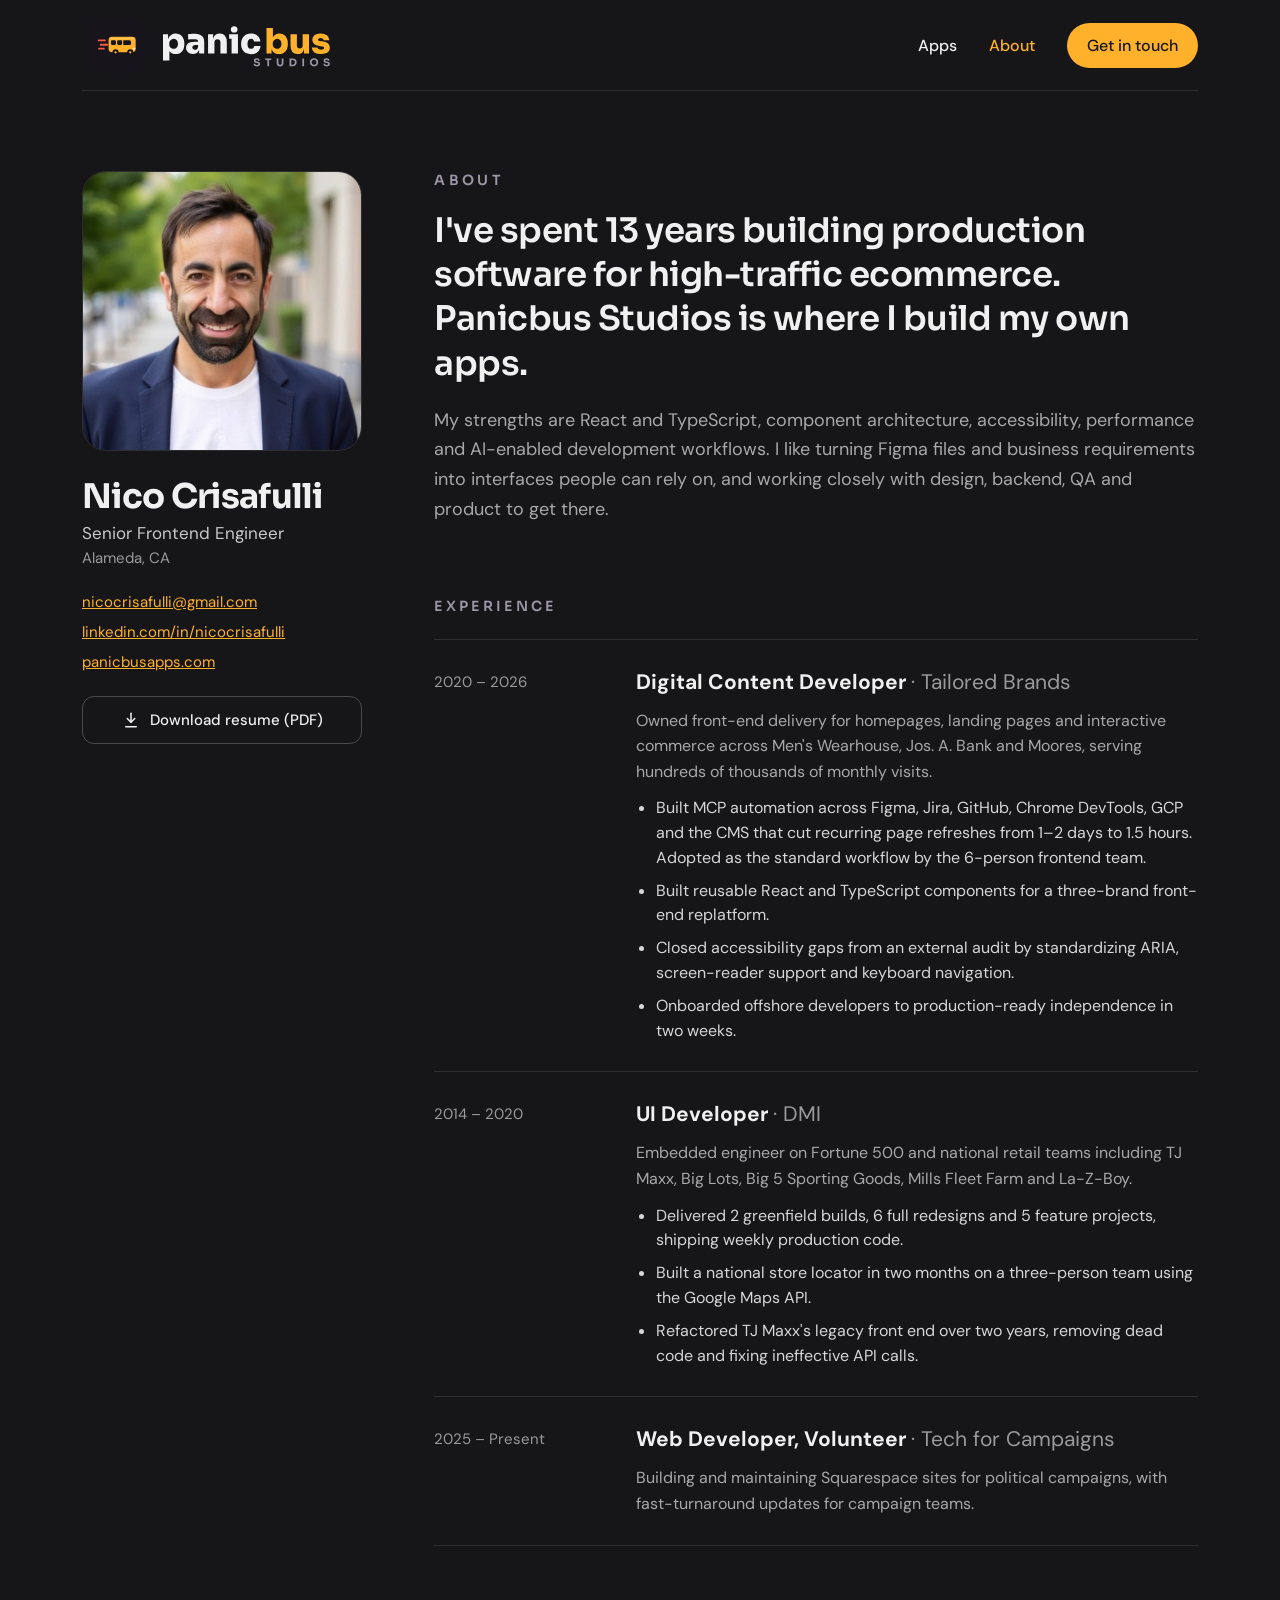
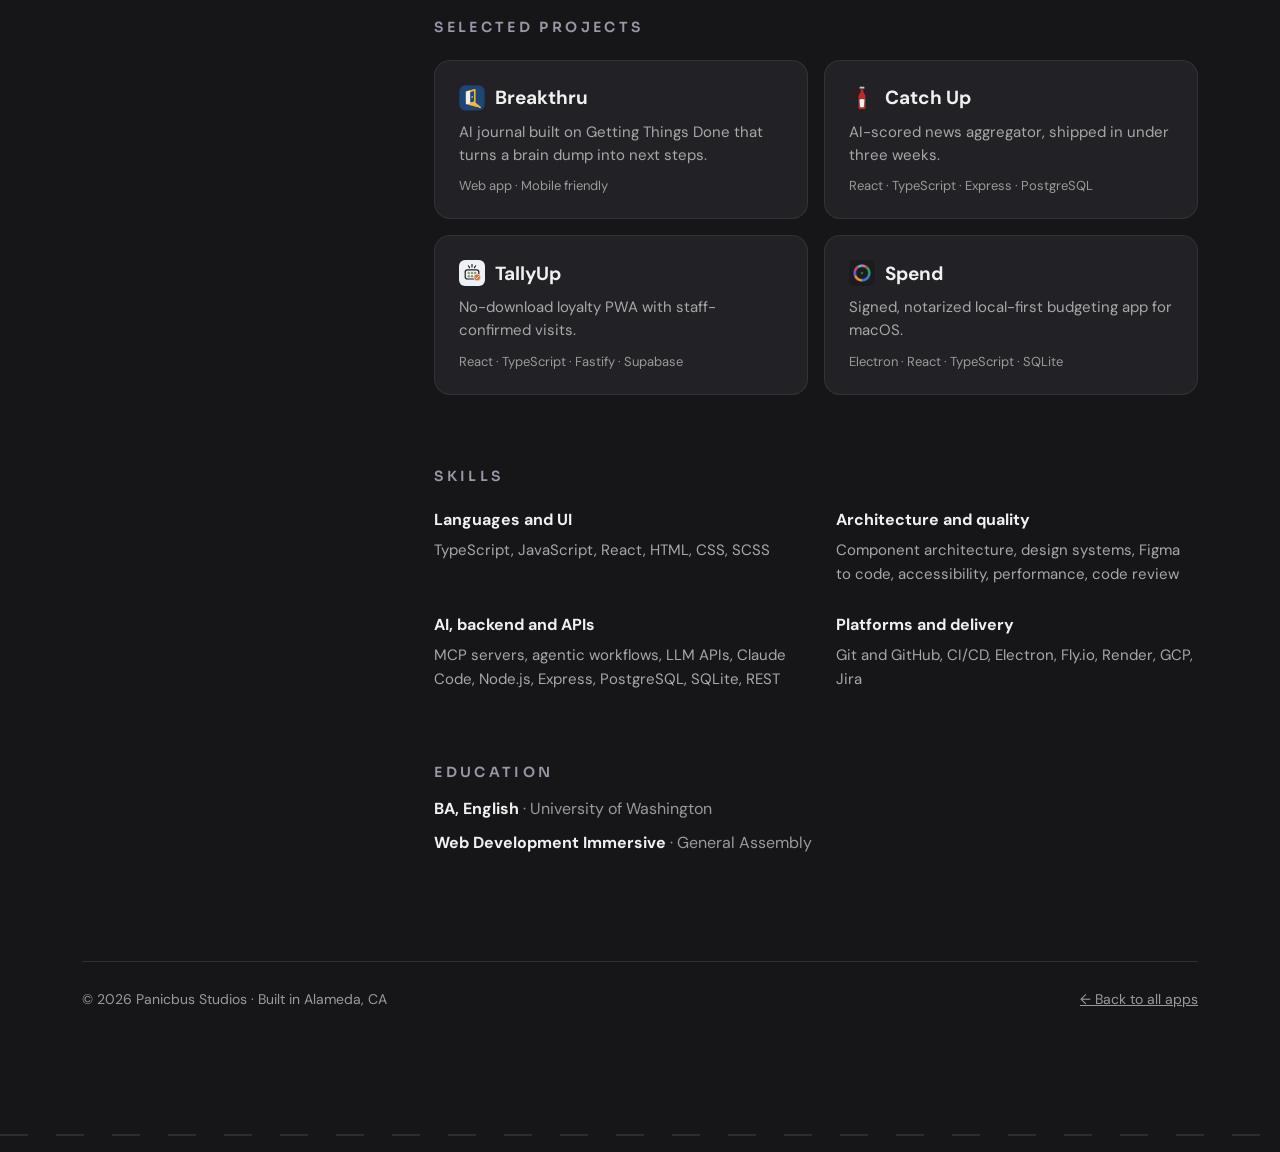
==== about/index.html @ 9c089f99 "About page: fixed header, and Breakthru in Selected projects The header is fixed to the top like the" ====
<!DOCTYPE html>
<html lang="en">
<head>
<meta charset="UTF-8">
<meta name="viewport" content="width=device-width, initial-scale=1.0">
<title>About Nico Crisafulli · Panicbus Studios</title>
<meta name="description" content="Nico Crisafulli is a senior frontend engineer in Alameda, CA with 13 years building production software for high-traffic ecommerce.">
<meta property="og:type" content="profile">
<meta property="og:url" content="https://panicbusapps.com/about/">
<meta property="og:title" content="About Nico Crisafulli · Panicbus Studios">
<meta property="og:description" content="Senior frontend engineer in Alameda, CA. React, TypeScript, design systems, accessibility and AI-enabled workflows.">
<meta property="og:image" content="https://panicbusapps.com/assets/studios/og-image.png">
<meta name="twitter:card" content="summary_large_image">
<link rel="icon" href="../assets/studios/panicbus-icon.svg" type="image/svg+xml">
<link rel="alternate icon" href="../favicon.ico">
<link rel="preconnect" href="https://fonts.googleapis.com">
<link rel="preconnect" href="https://fonts.gstatic.com" crossorigin>
<link href="https://fonts.googleapis.com/css2?family=Sora:wght@600;700&family=DM+Sans:wght@400;500;700&display=swap" rel="stylesheet">
<style>
  :root {
    --bg: #161618;
    --bg-card: #222125;
    --text: #F0F0F0;
    --text-muted: #9A9A9A;
    --text-soft: #A8A8A8;
    --label: #9C95A6;
    --border: rgba(255,255,255,0.10);
    --amber: #FFB12B;
  }
  * { box-sizing: border-box; }
  body {
    margin: 0; background: var(--bg); color: var(--text);
    font-family: 'DM Sans', system-ui, sans-serif; -webkit-font-smoothing: antialiased;
  }
  a { color: var(--amber); }
  a:hover { color: #FFD07A; }
  .container { max-width: 1180px; margin: 0 auto; padding: 0 32px; }

  /* Header: fixed to the top of the screen, same as the homepage. The body is
     padded by the header's height so nothing starts underneath it. */
  :root { --head: 91px; }
  body { padding-top: var(--head); }
  html { scroll-padding-top: var(--head); }
  .site-head { position: fixed; z-index: 40; top: 0; left: 0; right: 0; background: var(--bg); }
  .site-header {
    display: flex; flex-wrap: wrap; align-items: center; justify-content: space-between;
    gap: 24px; padding: 10px 0; border-bottom: 1px solid var(--border);
  }
  .brand { display: block; line-height: 0; }
  .brand img { width: 260px; height: auto; }
  .site-nav { display: flex; flex-wrap: wrap; align-items: center; gap: 32px; font-size: 16px; font-weight: 500; }
  .site-nav a { text-decoration: none; color: var(--text); }
  .site-nav a:hover { color: var(--amber); }
  .site-nav a[aria-current="page"] { color: var(--amber); }
  .site-nav .pill { color: var(--bg); background: var(--amber); padding: 12px 20px; border-radius: 999px; }
  .site-nav .pill:hover { color: var(--bg); background: #FFC65C; }

  .layout { display: flex; flex-wrap: wrap; align-items: flex-start; gap: 72px; padding: 80px 0 96px; }

  .profile { flex: 1 1 280px; max-width: 340px; display: flex; flex-direction: column; gap: 24px; }
  .profile .photo {
    width: 100%; height: auto; aspect-ratio: 1 / 1; object-fit: cover; object-position: center 30%;
    border-radius: 24px; border: 1px solid var(--border);
  }
  .profile h1 { margin: 0; font-family: 'Sora', sans-serif; font-size: 34px; font-weight: 700; letter-spacing: -0.02em; }
  .profile .role { margin: 4px 0 0; font-size: 17px; color: #C9C9C9; }
  .profile .loc { margin: 4px 0 0; font-size: 15px; color: var(--text-muted); }
  .contact { list-style: none; margin: 0; padding: 0; display: flex; flex-direction: column; gap: 10px; font-size: 15px; }
  .btn-outline {
    display: inline-flex; align-items: center; justify-content: center; gap: 10px; min-height: 48px; padding: 0 22px;
    border-radius: 12px; border: 1px solid rgba(255,255,255,0.22); color: var(--text); text-decoration: none;
    font-weight: 500; font-size: 15px;
  }
  .btn-outline:hover { color: var(--text); border-color: var(--amber); }

  .resume { flex: 999 1 560px; min-width: 0; display: flex; flex-direction: column; gap: 72px; }
  .section-label {
    margin: 0; font-family: 'Sora', sans-serif; font-size: 14px; font-weight: 600;
    letter-spacing: 0.24em; text-transform: uppercase; color: var(--label);
  }
  .summary { display: flex; flex-direction: column; gap: 20px; }
  .summary .big {
    margin: 0; font-family: 'Sora', sans-serif; font-size: clamp(24px, 3vw, 34px); font-weight: 600;
    line-height: 1.3; letter-spacing: -0.015em;
  }
  .summary p:last-child { margin: 0; font-size: 18px; line-height: 1.65; color: var(--text-soft); }

  .experience .section-label { margin-bottom: 24px; }
  .job { display: flex; flex-wrap: wrap; gap: 8px 32px; padding: 28px 0; border-top: 1px solid var(--border); }
  .job:last-child { border-bottom: 1px solid var(--border); }
  .job .dates { flex: 0 0 170px; margin: 0; font-size: 15px; color: var(--text-muted); padding-top: 4px; }
  .job .body { flex: 1 1 380px; min-width: 0; display: flex; flex-direction: column; gap: 12px; }
  .job h3 { margin: 0; font-size: 21px; font-weight: 700; }
  .job h3 span { font-weight: 400; color: var(--text-muted); }
  .job .body > p { margin: 0; font-size: 16px; line-height: 1.6; color: var(--text-soft); }
  .job ul { margin: 0; padding-left: 20px; display: flex; flex-direction: column; gap: 8px; font-size: 16px; line-height: 1.55; color: #D6D6D6; }

  .projects { display: flex; flex-direction: column; gap: 24px; }
  .project-grid { display: grid; grid-template-columns: repeat(2, minmax(0, 1fr)); gap: 16px; }
  @media (max-width: 560px) { .project-grid { grid-template-columns: 1fr; } }
  .project {
    display: flex; flex-direction: column; gap: 10px; padding: 24px; border-radius: 16px;
    background: var(--bg-card); border: 1px solid rgba(255,255,255,0.08); text-decoration: none; color: var(--text);
    transition: border-color 0.2s ease;
  }
  .project:hover { color: var(--text); border-color: rgba(255,177,43,0.5); }
  .project .name { display: flex; align-items: center; gap: 10px; font-size: 19px; font-weight: 700; }
  .project .chip { width: 26px; height: 26px; border-radius: 6px; background: #EEF1F6; display: flex; align-items: center; justify-content: center; }
  .project .desc { font-size: 15px; line-height: 1.55; color: var(--text-soft); }
  .project .stack { font-size: 13px; color: var(--text-muted); }

  .skills { display: flex; flex-direction: column; gap: 24px; }
  .skills dl { margin: 0; display: grid; grid-template-columns: repeat(auto-fit, minmax(260px, 1fr)); gap: 28px 40px; }
  .skills dt { font-size: 16px; font-weight: 700; margin-bottom: 8px; }
  .skills dd { margin: 0; font-size: 15px; line-height: 1.6; color: var(--text-soft); }

  .education { display: flex; flex-direction: column; gap: 16px; }
  .education p { margin: 0 0 10px; font-size: 16px; line-height: 1.5; }
  .education span { color: var(--text-muted); }

  .site-footer {
    display: flex; flex-wrap: wrap; justify-content: space-between; gap: 16px;
    padding: 28px 0 40px; border-top: 1px solid var(--border); color: var(--text-muted); font-size: 14px;
  }
  .site-footer a { color: var(--text-muted); }
  .site-footer a:hover { color: var(--text); }

  a:focus-visible { outline: 2px solid var(--amber); outline-offset: 3px; }

  /* Bus lane under the footer. It spans the whole window so the bus can drive
     fully off both edges; overflow-x: clip on the body keeps that from adding
     a sideways scroll. */
  body { overflow-x: clip; }
  .bus-lane {
    position: relative; height: 104px; margin: 0 calc(50% - 50vw); overflow: hidden;
  }
  .bus-lane::after {
    content: ""; position: absolute; left: 0; right: 0; bottom: 16px; height: 2px;
    background: repeating-linear-gradient(90deg, rgba(255,255,255,0.10) 0 28px, transparent 28px 56px);
  }
  .lane-bus {
    position: absolute; left: 0; bottom: 18px; width: 130px; height: auto;
    transform: translateX(-200px); will-change: transform;
  }
  .lane-bus .body { animation: bus-bob 0.5s ease-in-out infinite alternate; }
  .lane-bus .wheel { transform-box: fill-box; transform-origin: center; animation: bus-wheel 0.6s linear infinite; }
  .lane-bus .streak { transform-box: fill-box; transform-origin: right center; animation: bus-streak 0.4s ease-in-out infinite alternate; }
  .lane-bus .streak:nth-child(2) { animation-delay: -0.15s; }
  .lane-bus .streak:nth-child(3) { animation-delay: -0.3s; }
  @keyframes bus-bob { from { transform: translateY(0); } to { transform: translateY(-2px); } }
  @keyframes bus-wheel { to { transform: rotate(360deg); } }
  @keyframes bus-streak { from { transform: scaleX(0.7); opacity: 0.7; } to { transform: scaleX(1.1); opacity: 1; } }
  /* Reduced motion: the bus stays parked at the right end of the lane. */
  @media (prefers-reduced-motion: reduce) {
    .lane-bus { left: auto; right: max(24px, 6vw); transform: none; }
    .lane-bus .body, .lane-bus .wheel, .lane-bus .streak { animation: none; }
    .lane-bus .streaks { display: none; }
  }

  @media (max-width: 680px) {
    .container { padding: 0 20px; }
    :root { --head: 68px; }
    .brand img { width: 190px; }
    .site-header { padding: 8px 0; }
    .site-nav { display: none; }
    .layout { gap: 48px; padding: 48px 0 72px; }
    .profile { max-width: none; }
    .profile .photo { max-width: 280px; }
    .resume { gap: 56px; }
    .bus-lane { height: 80px; }
    .lane-bus { width: 80px; bottom: 16px; }
    .bus-lane::after { bottom: 14px; }
  }
  @media print {
    body { background: #fff; color: #111; padding-top: 0; }
    .site-header, .site-footer, .btn-outline, .bus-lane { display: none; }
    a { color: #111; }
    .summary p:last-child, .job .body > p, .job ul, .project .desc, .skills dd { color: #333; }
    .project { background: none; border-color: #ccc; }
  }
</style>
<script src="../assets/analytics.js" defer></script>
</head>
<body>

<div class="site-head">
<div class="container">
  <header class="site-header">
    <a class="brand" href="../"><img src="../assets/studios/panicbus-logo.svg" alt="Panicbus Studios" width="400" height="108"></a>
    <nav class="site-nav" aria-label="Main">
      <a href="../#apps">Apps</a>
      <a href="./" aria-current="page">About</a>
      <a class="pill" href="mailto:nicocrisafulli@gmail.com">Get in touch</a>
    </nav>
  </header>
</div>
</div>

<div class="container">

  <div class="layout">
    <aside class="profile">
      <img class="photo" src="../assets/studios/nico-photo.jpg" alt="Nico Crisafulli" width="340" height="340">
      <div>
        <h1>Nico Crisafulli</h1>
        <p class="role">Senior Frontend Engineer</p>
        <p class="loc">Alameda, CA</p>
      </div>
      <ul class="contact">
        <li><a href="mailto:nicocrisafulli@gmail.com">nicocrisafulli@gmail.com</a></li>
        <li><a href="https://www.linkedin.com/in/nicocrisafulli" target="_blank" rel="noopener">linkedin.com/in/nicocrisafulli</a></li>
        <li><a href="../">panicbusapps.com</a></li>
      </ul>
      <!-- Drop the PDF at about/nico-crisafulli-resume.pdf -->
      <a class="btn-outline" href="nico-crisafulli-resume.pdf" download>
        <svg width="18" height="18" viewBox="0 0 24 24" fill="none" stroke="currentColor" stroke-width="2" stroke-linecap="round" stroke-linejoin="round" aria-hidden="true"><path d="M12 3v12"/><polyline points="7 10 12 15 17 10"/><path d="M5 21h14"/></svg>
        Download resume (PDF)
      </a>
    </aside>

    <main class="resume">
      <section class="summary">
        <p class="section-label">About</p>
        <p class="big">I've spent 13 years building production software for high-traffic ecommerce. Panicbus Studios is where I build my own apps.</p>
        <p>My strengths are React and TypeScript, component architecture, accessibility, performance and AI-enabled development workflows. I like turning Figma files and business requirements into interfaces people can rely on, and working closely with design, backend, QA and product to get there.</p>
      </section>

      <section class="experience" aria-labelledby="exp">
        <h2 id="exp" class="section-label">Experience</h2>

        <article class="job">
          <p class="dates">2020 – 2026</p>
          <div class="body">
            <h3>Digital Content Developer <span>· Tailored Brands</span></h3>
            <p>Owned front-end delivery for homepages, landing pages and interactive commerce across Men's Wearhouse, Jos. A. Bank and Moores, serving hundreds of thousands of monthly visits.</p>
            <ul>
              <li>Built MCP automation across Figma, Jira, GitHub, Chrome DevTools, GCP and the CMS that cut recurring page refreshes from 1–2 days to 1.5 hours. Adopted as the standard workflow by the 6-person frontend team.</li>
              <li>Built reusable React and TypeScript components for a three-brand front-end replatform.</li>
              <li>Closed accessibility gaps from an external audit by standardizing ARIA, screen-reader support and keyboard navigation.</li>
              <li>Onboarded offshore developers to production-ready independence in two weeks.</li>
            </ul>
          </div>
        </article>

        <article class="job">
          <p class="dates">2014 – 2020</p>
          <div class="body">
            <h3>UI Developer <span>· DMI</span></h3>
            <p>Embedded engineer on Fortune 500 and national retail teams including TJ Maxx, Big Lots, Big 5 Sporting Goods, Mills Fleet Farm and La-Z-Boy.</p>
            <ul>
              <li>Delivered 2 greenfield builds, 6 full redesigns and 5 feature projects, shipping weekly production code.</li>
              <li>Built a national store locator in two months on a three-person team using the Google Maps API.</li>
              <li>Refactored TJ Maxx's legacy front end over two years, removing dead code and fixing ineffective API calls.</li>
            </ul>
          </div>
        </article>

        <article class="job">
          <p class="dates">2025 – Present</p>
          <div class="body">
            <h3>Web Developer, Volunteer <span>· Tech for Campaigns</span></h3>
            <p>Building and maintaining Squarespace sites for political campaigns, with fast-turnaround updates for campaign teams.</p>
          </div>
        </article>
      </section>

      <section class="projects" aria-labelledby="proj">
        <h2 id="proj" class="section-label">Selected projects</h2>
        <div class="project-grid">
          <a class="project" href="../breakthru/">
            <span class="name"><img src="../breakthru/breakthru-icon.png" alt="" width="26" height="26" style="border-radius: 6px">Breakthru</span>
            <span class="desc">AI journal built on Getting Things Done that turns a brain dump into next steps.</span>
            <span class="stack">Web app · Mobile friendly</span>
          </a>
          <a class="project" href="../catchup/">
            <span class="name"><img src="../catchup/catchup-icon.svg" alt="" width="26" height="26">Catch Up</span>
            <span class="desc">AI-scored news aggregator, shipped in under three weeks.</span>
            <span class="stack">React · TypeScript · Express · PostgreSQL</span>
          </a>
          <a class="project" href="../tallyup/">
            <span class="name"><span class="chip"><img src="../tallyup/tallyup-icon.svg" alt="" width="20" height="20"></span>TallyUp</span>
            <span class="desc">No-download loyalty PWA with staff-confirmed visits.</span>
            <span class="stack">React · TypeScript · Fastify · Supabase</span>
          </a>
          <a class="project" href="../spend/">
            <span class="name"><img src="../assets/spend-icon.png" alt="" width="26" height="26">Spend</span>
            <span class="desc">Signed, notarized local-first budgeting app for macOS.</span>
            <span class="stack">Electron · React · TypeScript · SQLite</span>
          </a>
        </div>
      </section>

      <section class="skills" aria-labelledby="skills">
        <h2 id="skills" class="section-label">Skills</h2>
        <dl>
          <div><dt>Languages and UI</dt><dd>TypeScript, JavaScript, React, HTML, CSS, SCSS</dd></div>
          <div><dt>Architecture and quality</dt><dd>Component architecture, design systems, Figma to code, accessibility, performance, code review</dd></div>
          <div><dt>AI, backend and APIs</dt><dd>MCP servers, agentic workflows, LLM APIs, Claude Code, Node.js, Express, PostgreSQL, SQLite, REST</dd></div>
          <div><dt>Platforms and delivery</dt><dd>Git and GitHub, CI/CD, Electron, Fly.io, Render, GCP, Jira</dd></div>
        </dl>
      </section>

      <section class="education" aria-labelledby="edu">
        <h2 id="edu" class="section-label">Education</h2>
        <div>
          <p><strong>BA, English</strong> <span>· University of Washington</span></p>
          <p><strong>Web Development Immersive</strong> <span>· General Assembly</span></p>
        </div>
      </section>
    </main>
  </div>

  <footer class="site-footer">
    <span>&copy; 2026 Panicbus Studios &middot; Built in Alameda, CA</span>
    <a href="../">&larr; Back to all apps</a>
  </footer>
  <div class="bus-lane" aria-hidden="true">
    <svg class="lane-bus" id="lane-bus" viewBox="0 0 200 116">
      <g class="streaks">
        <rect class="streak" x="0" y="30" width="42" height="9" rx="4.5" fill="#FF5A47"/>
        <rect class="streak" x="10" y="51" width="44" height="11" rx="5.5" fill="#FF5A47"/>
        <rect class="streak" x="2" y="73" width="34" height="9" rx="4.5" fill="#FF5A47"/>
      </g>
      <g class="body">
        <rect x="56" y="16" width="140" height="80" rx="18" fill="#FFB12B"/>
        <rect x="64" y="20" width="124" height="8" rx="4" fill="#FFC65C"/>
        <rect x="68" y="34" width="26" height="24" rx="6" fill="#17141C"/>
        <rect x="100" y="34" width="26" height="24" rx="6" fill="#17141C"/>
        <path d="M132 34 h32 a8 8 0 0 1 8 8 v8 a8 8 0 0 1 -8 8 h-32 z" fill="#17141C"/>
        <circle cx="188" cy="78" r="6" fill="#FFF3D6"/>
      </g>
      <g class="wheel"><circle cx="92" cy="96" r="16" fill="#17141C"/><circle cx="92" cy="96" r="6" fill="#FFB12B"/><rect x="90" y="82" width="4" height="9" rx="2" fill="#FFB12B"/></g>
      <g class="wheel"><circle cx="168" cy="96" r="16" fill="#17141C"/><circle cx="168" cy="96" r="6" fill="#FFB12B"/><rect x="166" y="82" width="4" height="9" rx="2" fill="#FFB12B"/></g>
    </svg>
  </div>
</div>

<script>
(function () {
  // The bus drives across the lane at an easy pace, waits 7 seconds once it is
  // off the right edge, then drives across again. It starts the first time the
  // lane scrolls into view. Reduced motion leaves it parked.
  var bus = document.getElementById('lane-bus');
  var lane = bus && bus.parentNode;
  if (!bus || !bus.animate || window.matchMedia('(prefers-reduced-motion: reduce)').matches) return;
  var SPEED = 200;   // pixels per second
  var PAUSE = 7000;  // milliseconds between trips
  var MIN_TRIP = 5000;  // so the trip still takes a while on a narrow phone
  function drive() {
    var w = bus.getBoundingClientRect().width;
    var from = -w - 20, to = lane.clientWidth + 20;
    var trip = bus.animate(
      [{ transform: 'translateX(' + from + 'px)' }, { transform: 'translateX(' + to + 'px)' }],
      { duration: Math.max(MIN_TRIP, (to - from) / SPEED * 1000), easing: 'linear', fill: 'forwards' }
    );
    trip.onfinish = function () { setTimeout(drive, PAUSE); };
  }
  var seen = new IntersectionObserver(function (entries) {
    if (entries[0].isIntersecting) { seen.disconnect(); drive(); }
  });
  seen.observe(lane);
})();
</script>

</body>
</html>
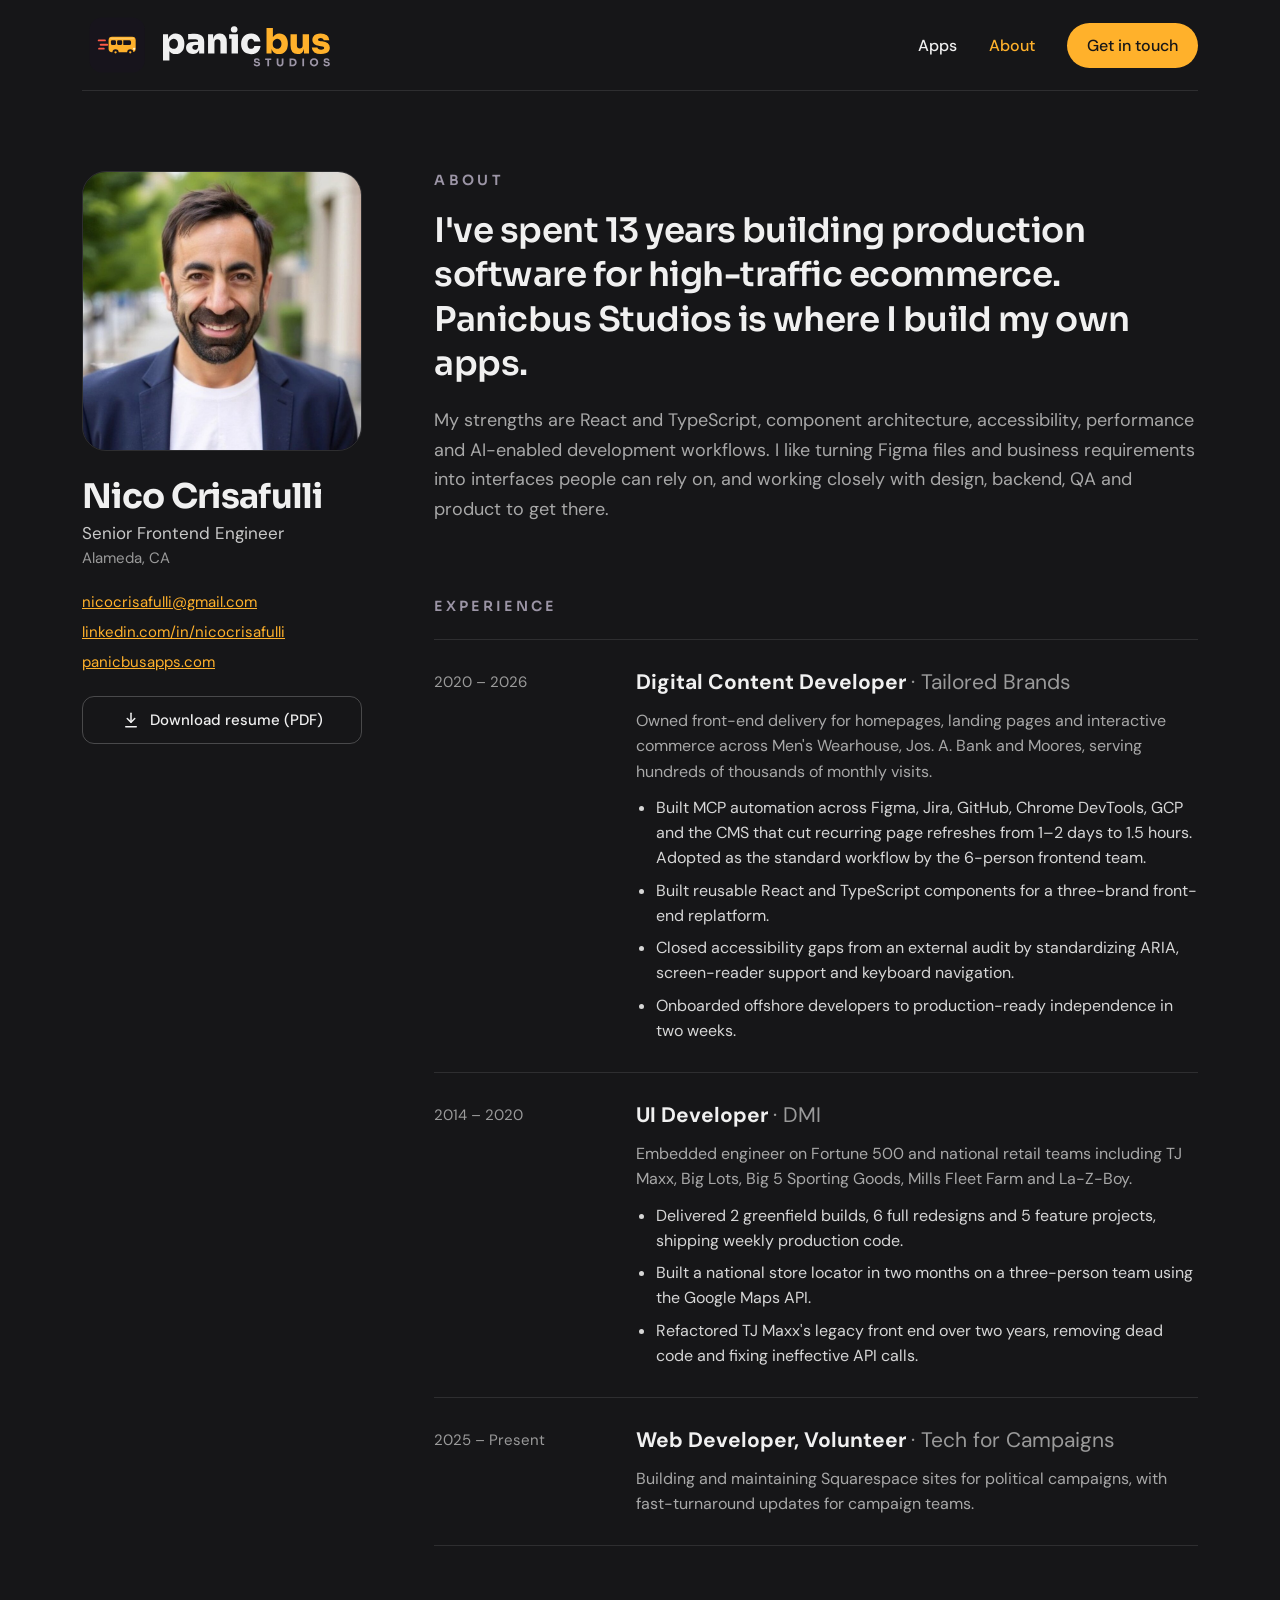
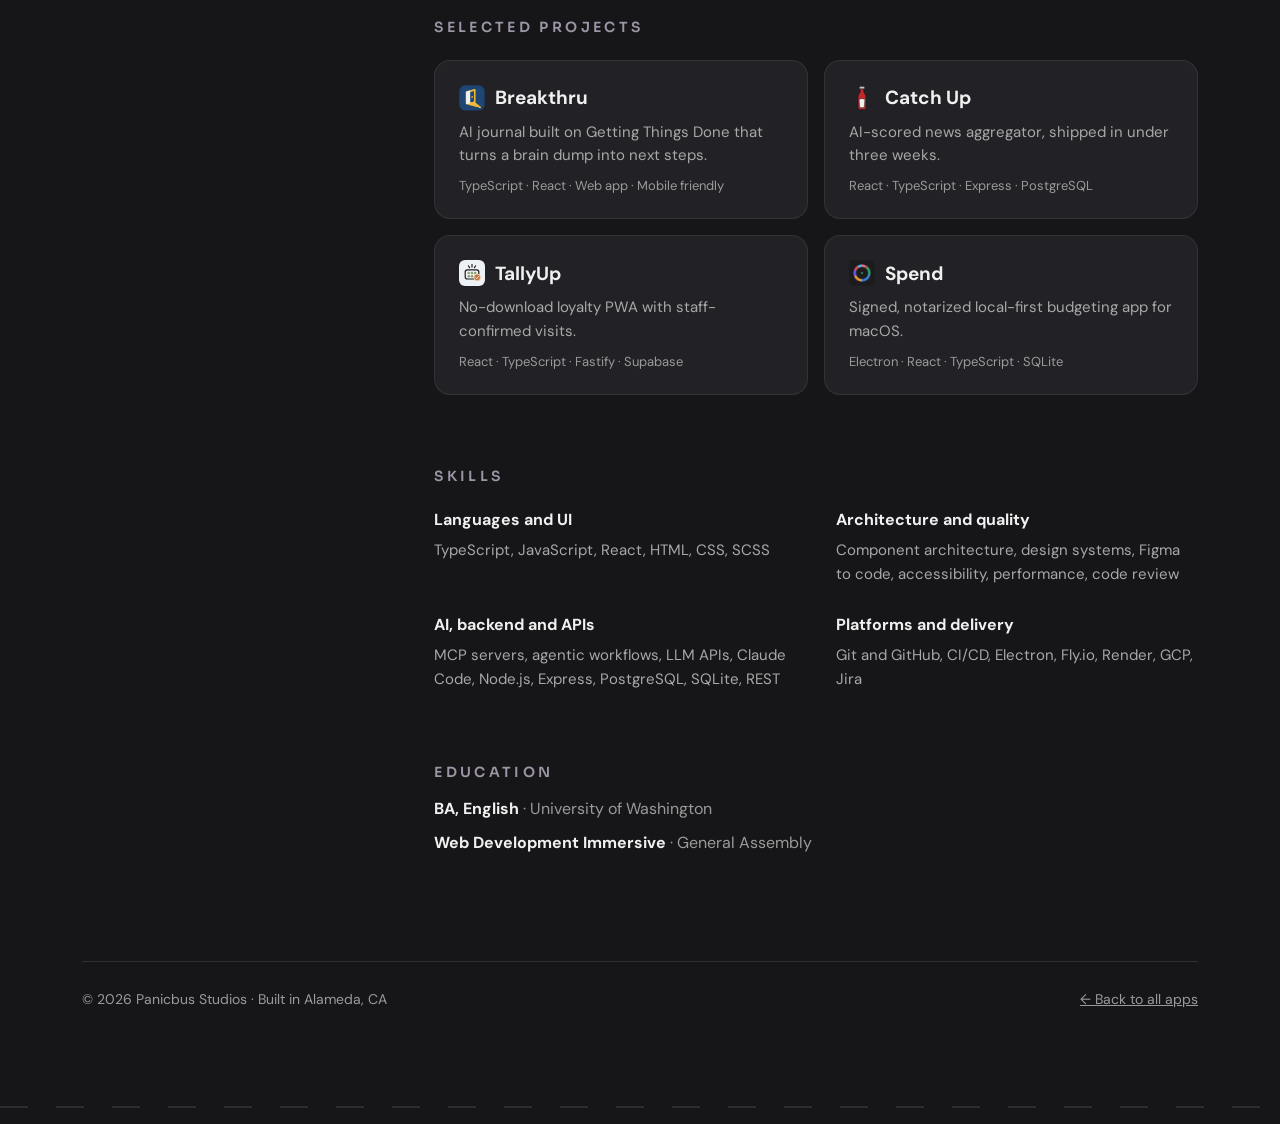
==== commit 7ecdd4e9: "Mobile fixes: sketch draws, About button, steady header, stacked principles; About page tweaks Co-Au" ====
--- a/about/index.html
+++ b/about/index.html
@@ -36,12 +36,11 @@
   a:hover { color: #FFD07A; }
   .container { max-width: 1180px; margin: 0 auto; padding: 0 32px; }
 
-  /* Header: fixed to the top of the screen, same as the homepage. The body is
-     padded by the header's height so nothing starts underneath it. */
-  :root { --head: 91px; }
-  body { padding-top: var(--head); }
+  /* Header: stays at the top of the screen, same as the homepage. Sticky
+     rather than fixed, so it does not jump when a phone's address bar shrinks. */
+  :root { --head: 72px; }
   html { scroll-padding-top: var(--head); }
-  .site-head { position: fixed; z-index: 40; top: 0; left: 0; right: 0; background: var(--bg); }
+  .site-head { position: sticky; z-index: 40; top: 0; background: var(--bg); }
   .site-header {
     display: flex; flex-wrap: wrap; align-items: center; justify-content: space-between;
     gap: 24px; padding: 10px 0; border-bottom: 1px solid var(--border);
@@ -120,7 +119,7 @@
 
   .site-footer {
     display: flex; flex-wrap: wrap; justify-content: space-between; gap: 16px;
-    padding: 28px 0 40px; border-top: 1px solid var(--border); color: var(--text-muted); font-size: 14px;
+    padding: 28px 0 12px; border-top: 1px solid var(--border); color: var(--text-muted); font-size: 14px;
   }
   .site-footer a { color: var(--text-muted); }
   .site-footer a:hover { color: var(--text); }
@@ -159,15 +158,22 @@
 
   @media (max-width: 680px) {
     .container { padding: 0 20px; }
-    :root { --head: 68px; }
+    :root { --head: 57px; }
     .brand img { width: 190px; }
-    .site-header { padding: 8px 0; }
-    .site-nav { display: none; }
-    .layout { gap: 48px; padding: 48px 0 72px; }
-    .profile { max-width: none; }
-    .profile .photo { max-width: 280px; }
+    .site-header { padding: 8px 0; flex-wrap: nowrap; }
+    .site-nav { gap: 0; }
+    .site-nav .pill, .site-nav a[aria-current="page"] { display: none; }
+    .site-nav a.apps {
+      display: inline-flex; align-items: center; min-height: 40px; padding: 0 18px; border-radius: 999px;
+      border: 1px solid rgba(255,255,255,0.22); font-size: 15px;
+    }
+    .layout { gap: 48px; padding: 40px 0 72px; }
+    /* Photo, name and links centered, with a round photo. */
+    .profile { max-width: none; align-items: center; text-align: center; }
+    .profile .photo { width: 200px; max-width: 200px; border-radius: 50%; }
+    .contact { align-items: center; }
     .resume { gap: 56px; }
-    .bus-lane { height: 80px; }
+    .bus-lane { height: 72px; }
     .lane-bus { width: 80px; bottom: 16px; }
     .bus-lane::after { bottom: 14px; }
   }
@@ -188,7 +194,7 @@
   <header class="site-header">
     <a class="brand" href="../"><img src="../assets/studios/panicbus-logo.svg" alt="Panicbus Studios" width="400" height="108"></a>
     <nav class="site-nav" aria-label="Main">
-      <a href="../#apps">Apps</a>
+      <a class="apps" href="../#apps">Apps</a>
       <a href="./" aria-current="page">About</a>
       <a class="pill" href="mailto:nicocrisafulli@gmail.com">Get in touch</a>
     </nav>
@@ -270,7 +276,7 @@
           <a class="project" href="../breakthru/">
             <span class="name"><img src="../breakthru/breakthru-icon.png" alt="" width="26" height="26" style="border-radius: 6px">Breakthru</span>
             <span class="desc">AI journal built on Getting Things Done that turns a brain dump into next steps.</span>
-            <span class="stack">Web app · Mobile friendly</span>
+            <span class="stack">TypeScript · React · Web app · Mobile friendly</span>
           </a>
           <a class="project" href="../catchup/">
             <span class="name"><img src="../catchup/catchup-icon.svg" alt="" width="26" height="26">Catch Up</span>
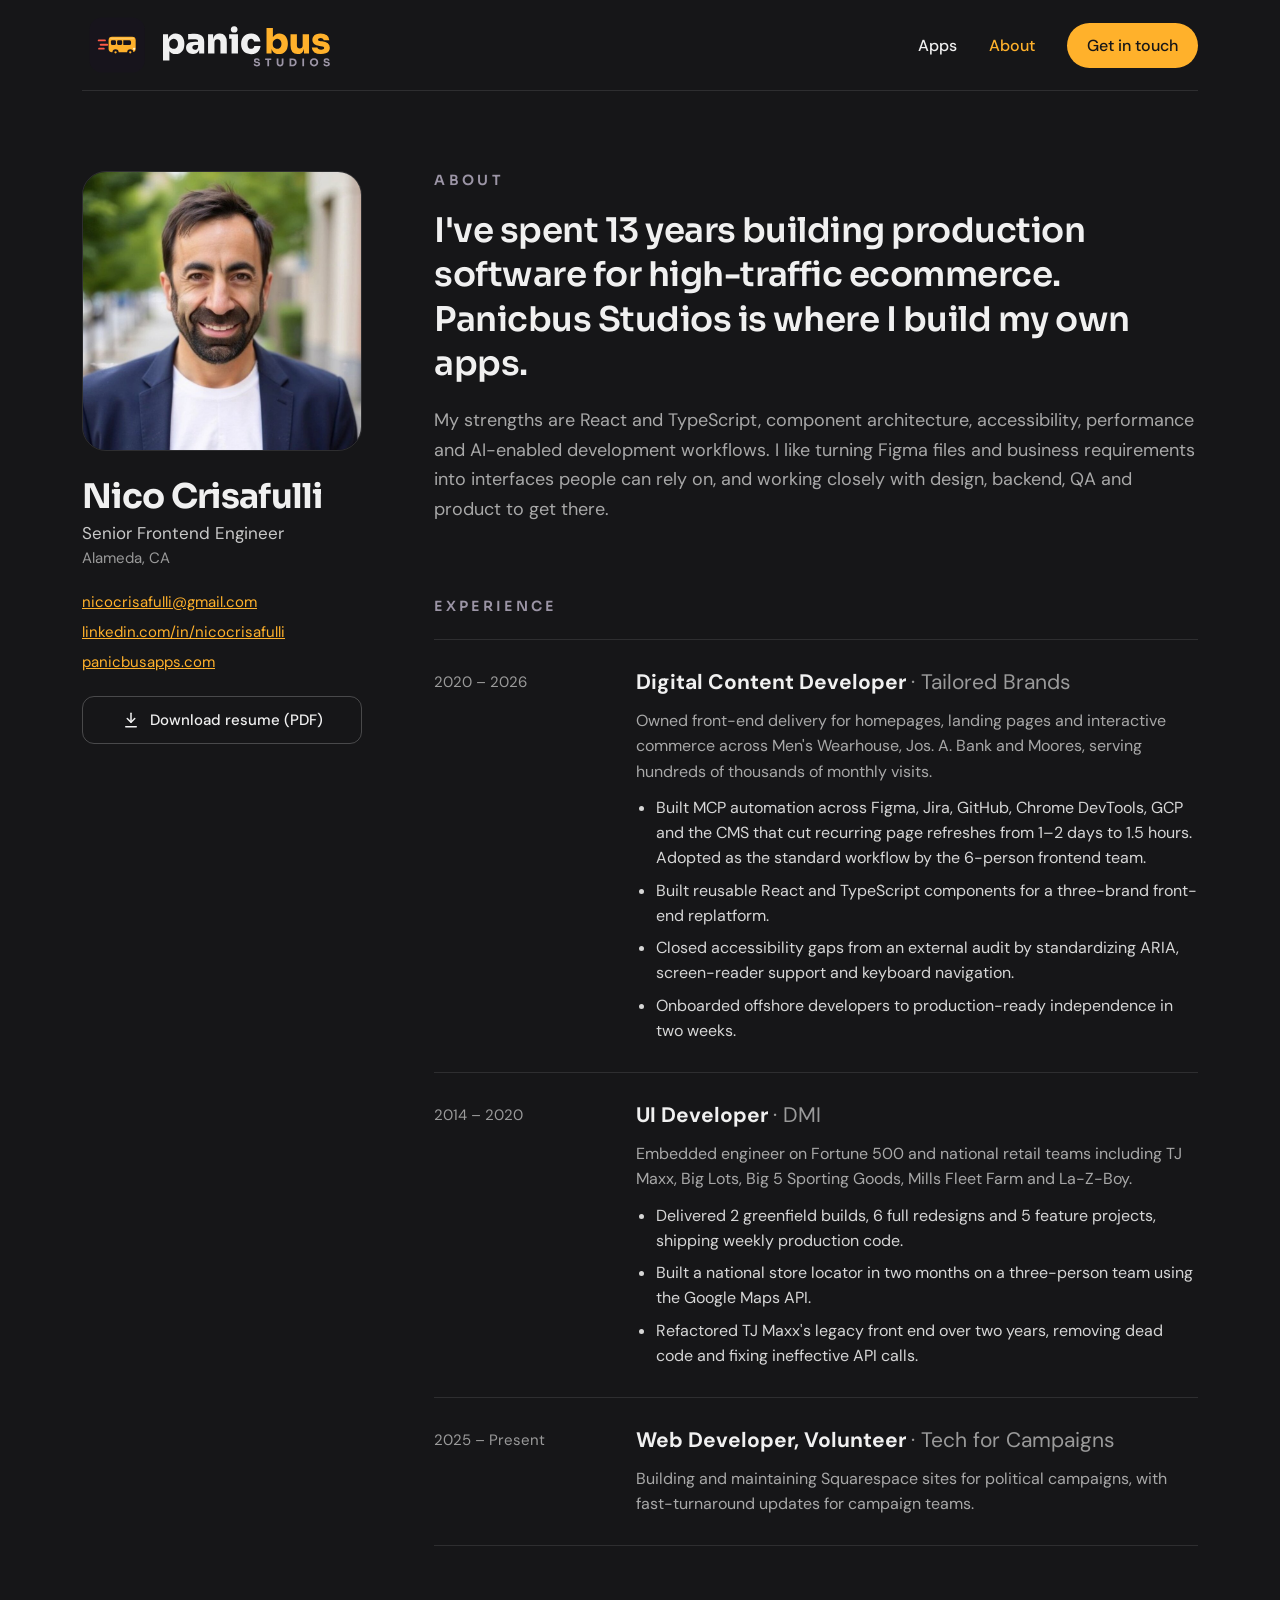
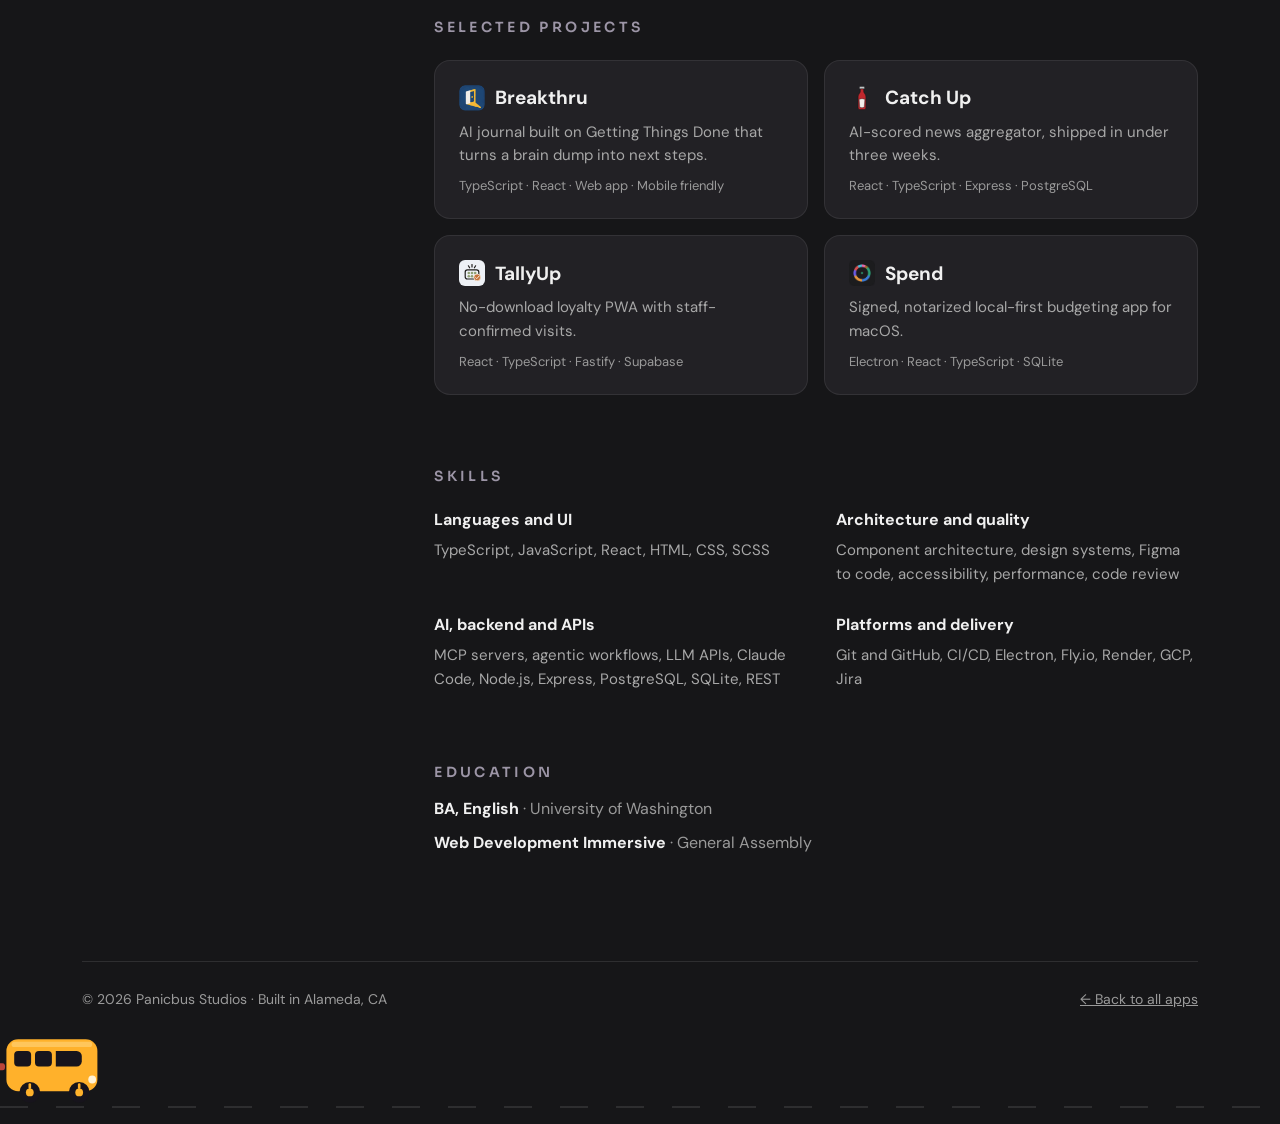
==== commit 0402cab8: "Draw every bus frame from trip time so wheels turn the same on every pass Co-Authored-By: Claude Opu" ====
--- a/about/index.html
+++ b/about/index.html
@@ -141,24 +141,20 @@
     position: absolute; left: 0; bottom: 18px; width: 130px; height: auto;
     transform: translateX(-200px); will-change: transform;
   }
-  .lane-bus .body { animation: bus-bob 0.5s ease-in-out infinite alternate; }
-  .lane-bus .wheel { transform-box: fill-box; transform-origin: center; animation: bus-wheel 0.6s linear infinite; }
-  .lane-bus .streak { transform-box: fill-box; transform-origin: right center; animation: bus-streak 0.4s ease-in-out infinite alternate; }
-  .lane-bus .streak:nth-child(2) { animation-delay: -0.15s; }
-  .lane-bus .streak:nth-child(3) { animation-delay: -0.3s; }
-  @keyframes bus-bob { from { transform: translateY(0); } to { transform: translateY(-2px); } }
-  @keyframes bus-wheel { to { transform: rotate(360deg); } }
-  @keyframes bus-streak { from { transform: scaleX(0.7); opacity: 0.7; } to { transform: scaleX(1.1); opacity: 1; } }
+  /* The script draws every frame of the trip (position, wheel turn, bob and
+     streaks) from the time since the trip started, so each pass is identical. */
   /* Reduced motion: the bus stays parked at the right end of the lane. */
   @media (prefers-reduced-motion: reduce) {
     .lane-bus { left: auto; right: max(24px, 6vw); transform: none; }
-    .lane-bus .body, .lane-bus .wheel, .lane-bus .streak { animation: none; }
     .lane-bus .streaks { display: none; }
   }
 
   @media (max-width: 680px) {
     .container { padding: 0 20px; }
-    :root { --head: 57px; }
+    :root { --head: 68px; }
+    /* Phones keep the header fixed over the page, with the body padded below it. */
+    .site-head { position: fixed; left: 0; right: 0; }
+    body { padding-top: var(--head); }
     .brand img { width: 190px; }
     .site-header { padding: 8px 0; flex-wrap: nowrap; }
     .site-nav { gap: 0; }
@@ -352,14 +348,48 @@
   var SPEED = 200;   // pixels per second
   var PAUSE = 7000;  // milliseconds between trips
   var MIN_TRIP = 5000;  // so the trip still takes a while on a narrow phone
+  var body = bus.querySelector('.body');
+  // Each wheel turns about its own hub; each streak stretches from its right end.
+  var wheels = Array.prototype.map.call(bus.querySelectorAll('.wheel'), function (el) {
+    var hub = el.querySelector('circle');
+    return { el: el, cx: hub.getAttribute('cx'), cy: hub.getAttribute('cy') };
+  });
+  var streaks = Array.prototype.map.call(bus.querySelectorAll('.streak'), function (el) {
+    return { el: el, right: +el.getAttribute('x') + +el.getAttribute('width') };
+  });
+  var SPIN = 0.6;  // wheel degrees per millisecond (one turn in 0.6s)
+
+  function draw(x, ms) {
+    bus.style.transform = 'translateX(' + x.toFixed(2) + 'px)';
+    var turn = (ms * SPIN) % 360;
+    wheels.forEach(function (w) {
+      w.el.setAttribute('transform', 'rotate(' + turn.toFixed(2) + ' ' + w.cx + ' ' + w.cy + ')');
+    });
+    // Bob 2px up and down every second.
+    var bob = -1 + Math.cos(ms / 500 * Math.PI);
+    body.setAttribute('transform', 'translate(0 ' + bob.toFixed(2) + ')');
+    streaks.forEach(function (s, i) {
+      var k = 0.5 - 0.5 * Math.cos((ms + 150 * i) / 400 * Math.PI);  // 0 to 1 and back
+      var sx = 0.7 + 0.4 * k;
+      s.el.setAttribute('transform', 'translate(' + s.right + ' 0) scale(' + sx.toFixed(3) + ' 1) translate(' + -s.right + ' 0)');
+      s.el.setAttribute('opacity', (0.7 + 0.3 * k).toFixed(3));
+    });
+  }
+
   function drive() {
     var w = bus.getBoundingClientRect().width;
     var from = -w - 20, to = lane.clientWidth + 20;
-    var trip = bus.animate(
-      [{ transform: 'translateX(' + from + 'px)' }, { transform: 'translateX(' + to + 'px)' }],
-      { duration: Math.max(MIN_TRIP, (to - from) / SPEED * 1000), easing: 'linear', fill: 'forwards' }
-    );
-    trip.onfinish = function () { setTimeout(drive, PAUSE); };
+    var duration = Math.max(MIN_TRIP, (to - from) / SPEED * 1000);
+    var start = null;
+    function frame(now) {
+      if (start === null) start = now;
+      var ms = now - start;
+      var t = Math.min(1, ms / duration);
+      draw(from + (to - from) * t, ms);
+      if (t < 1) requestAnimationFrame(frame);
+      else setTimeout(drive, PAUSE);
+    }
+    requestAnimationFrame(frame);
   }
   var seen = new IntersectionObserver(function (entries) {
     if (entries[0].isIntersecting) { seen.disconnect(); drive(); }
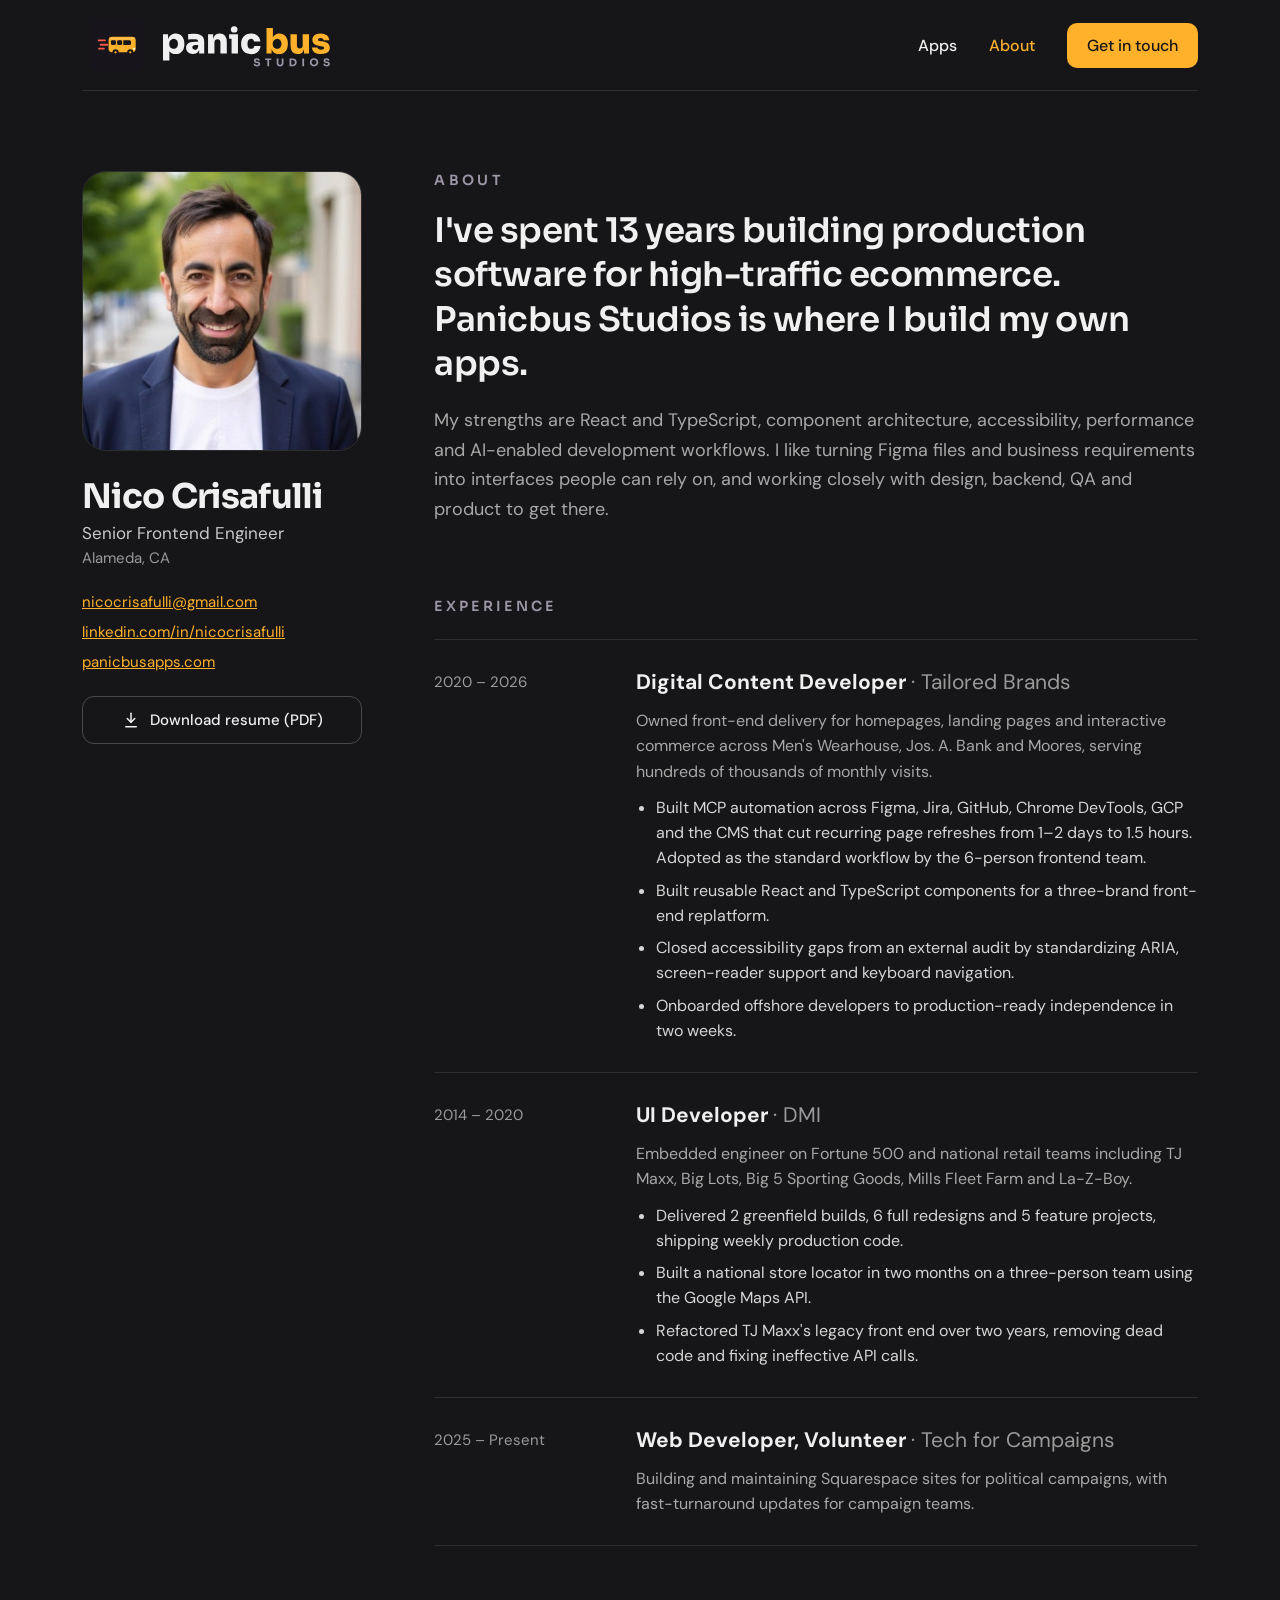
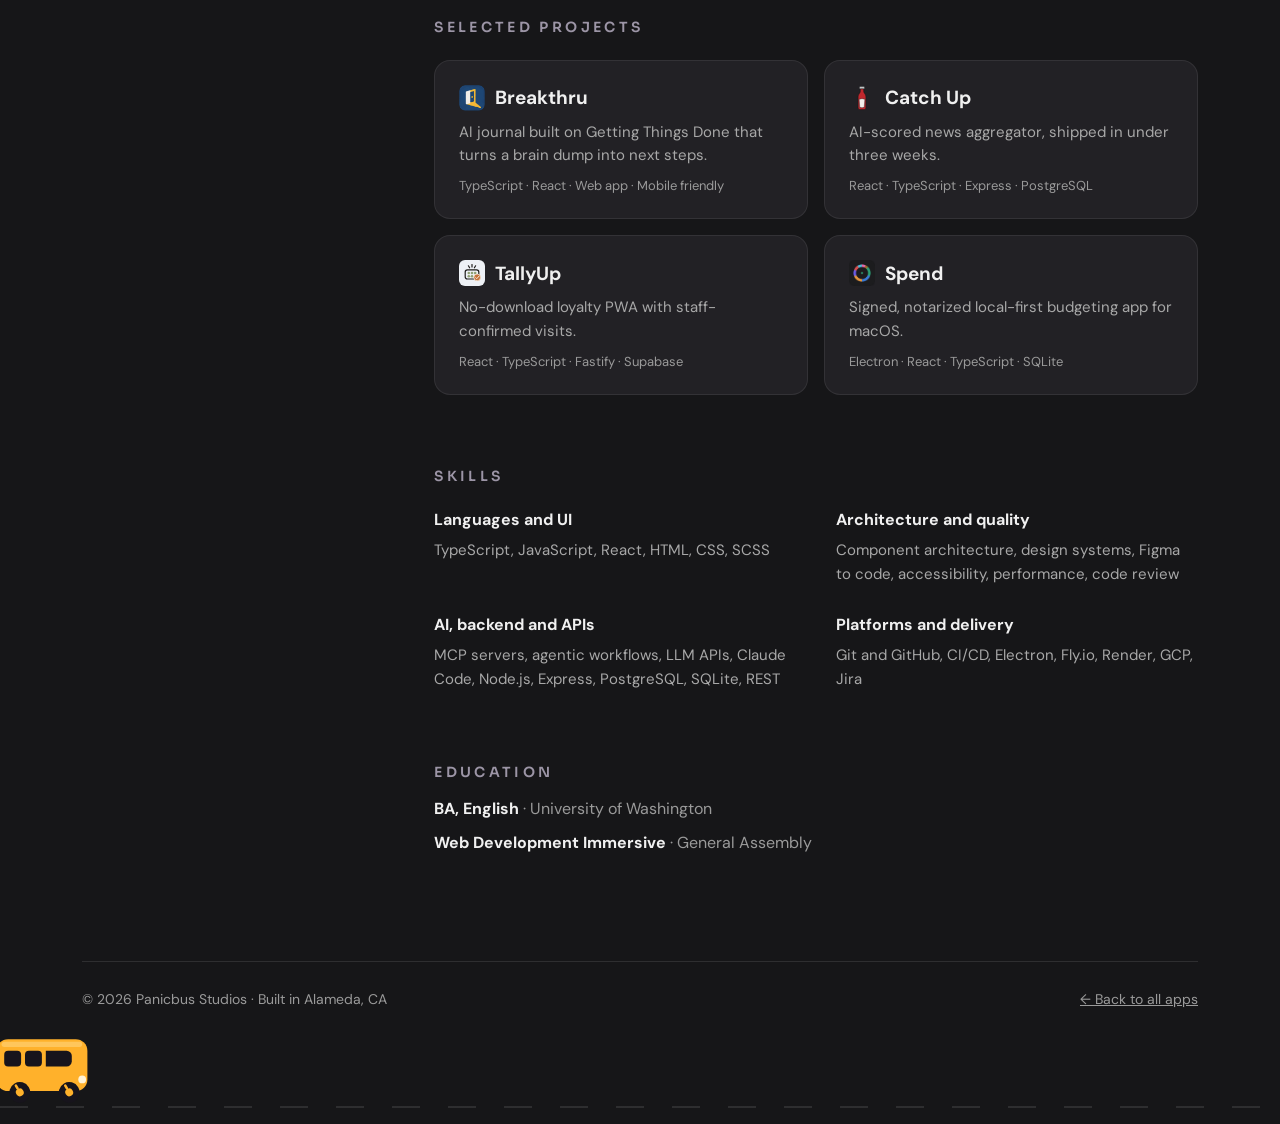
==== commit eadb3c9e: "Add Work with me section, stacking app pages and phone fixes - Home: a Work with me section offering" ====
--- a/about/index.html
+++ b/about/index.html
@@ -51,7 +51,7 @@
   .site-nav a { text-decoration: none; color: var(--text); }
   .site-nav a:hover { color: var(--amber); }
   .site-nav a[aria-current="page"] { color: var(--amber); }
-  .site-nav .pill { color: var(--bg); background: var(--amber); padding: 12px 20px; border-radius: 999px; }
+  .site-nav .pill { color: var(--bg); background: var(--amber); padding: 12px 20px; border-radius: 10px; }
   .site-nav .pill:hover { color: var(--bg); background: #FFC65C; }
 
   .layout { display: flex; flex-wrap: wrap; align-items: flex-start; gap: 72px; padding: 80px 0 96px; }
@@ -160,7 +160,7 @@
     .site-nav { gap: 0; }
     .site-nav .pill, .site-nav a[aria-current="page"] { display: none; }
     .site-nav a.apps {
-      display: inline-flex; align-items: center; min-height: 40px; padding: 0 18px; border-radius: 999px;
+      display: inline-flex; align-items: center; min-height: 40px; padding: 0 18px; border-radius: 10px;
       border: 1px solid rgba(255,255,255,0.22); font-size: 15px;
     }
     .layout { gap: 48px; padding: 40px 0 72px; }
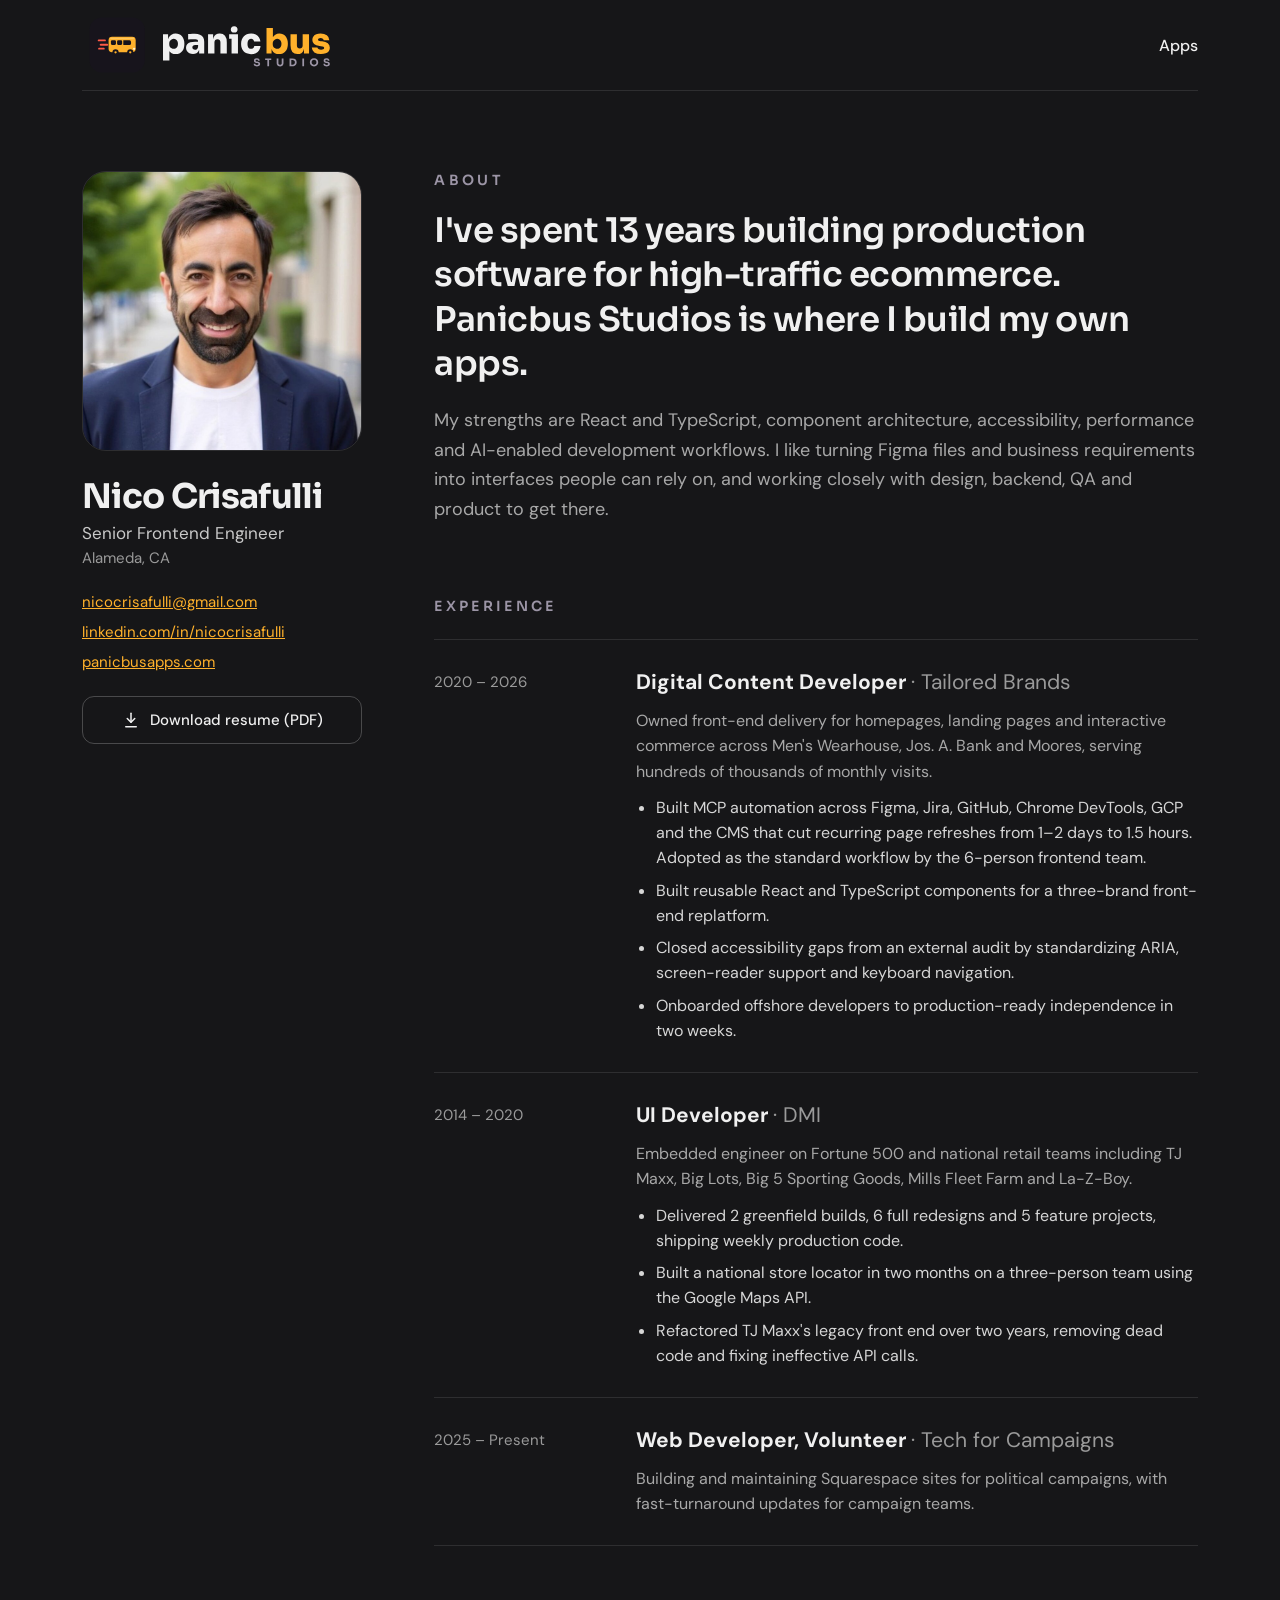
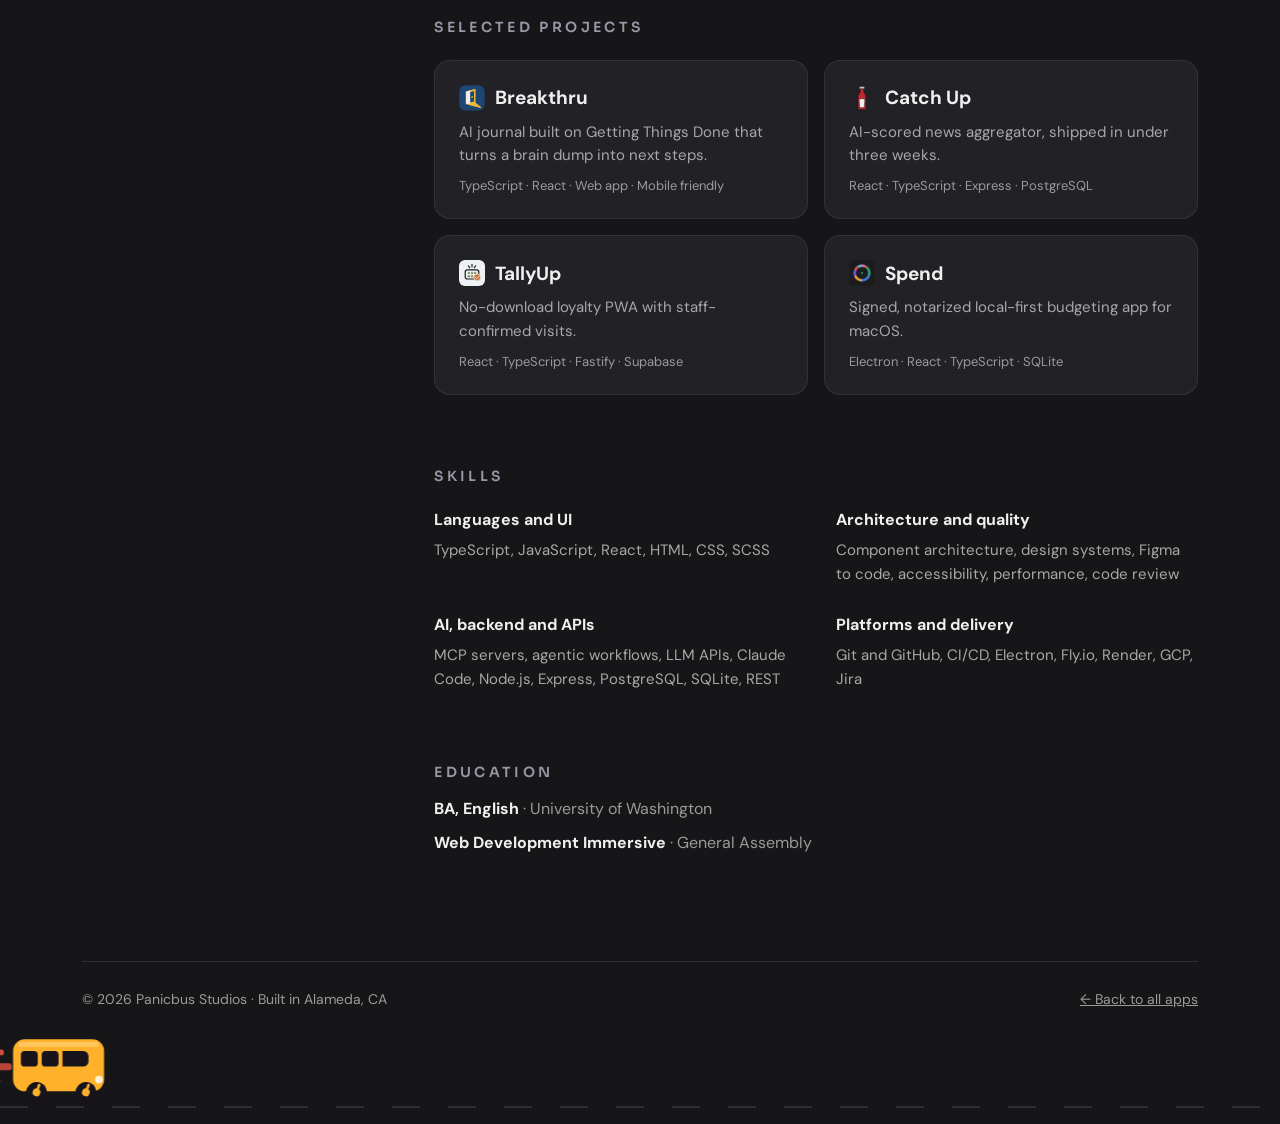
==== commit de19beee: "Fan How I build, amber headline on desktop, trim the home and About navs - How I build: heading cent" ====
--- a/about/index.html
+++ b/about/index.html
@@ -191,8 +191,6 @@
     <a class="brand" href="../"><img src="../assets/studios/panicbus-logo.svg" alt="Panicbus Studios" width="400" height="108"></a>
     <nav class="site-nav" aria-label="Main">
       <a class="apps" href="../#apps">Apps</a>
-      <a href="./" aria-current="page">About</a>
-      <a class="pill" href="mailto:nicocrisafulli@gmail.com">Get in touch</a>
     </nav>
   </header>
 </div>
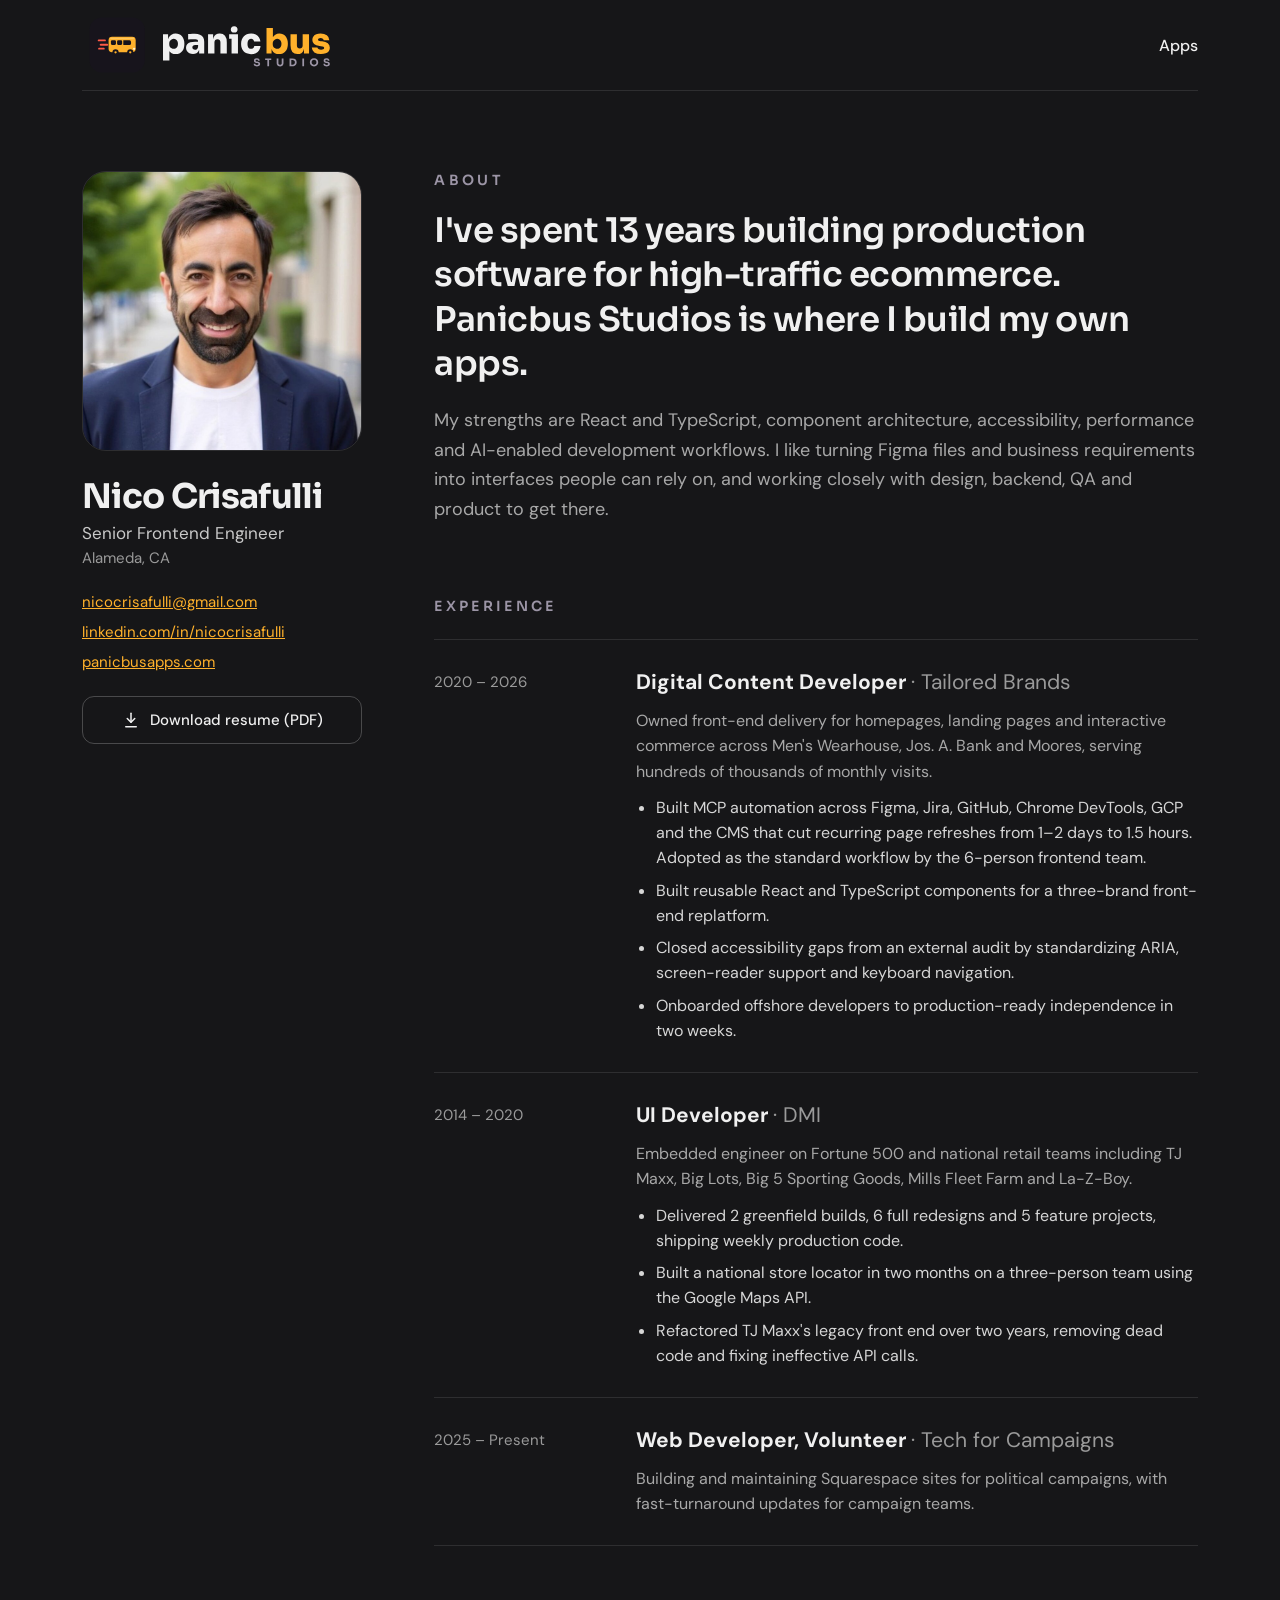
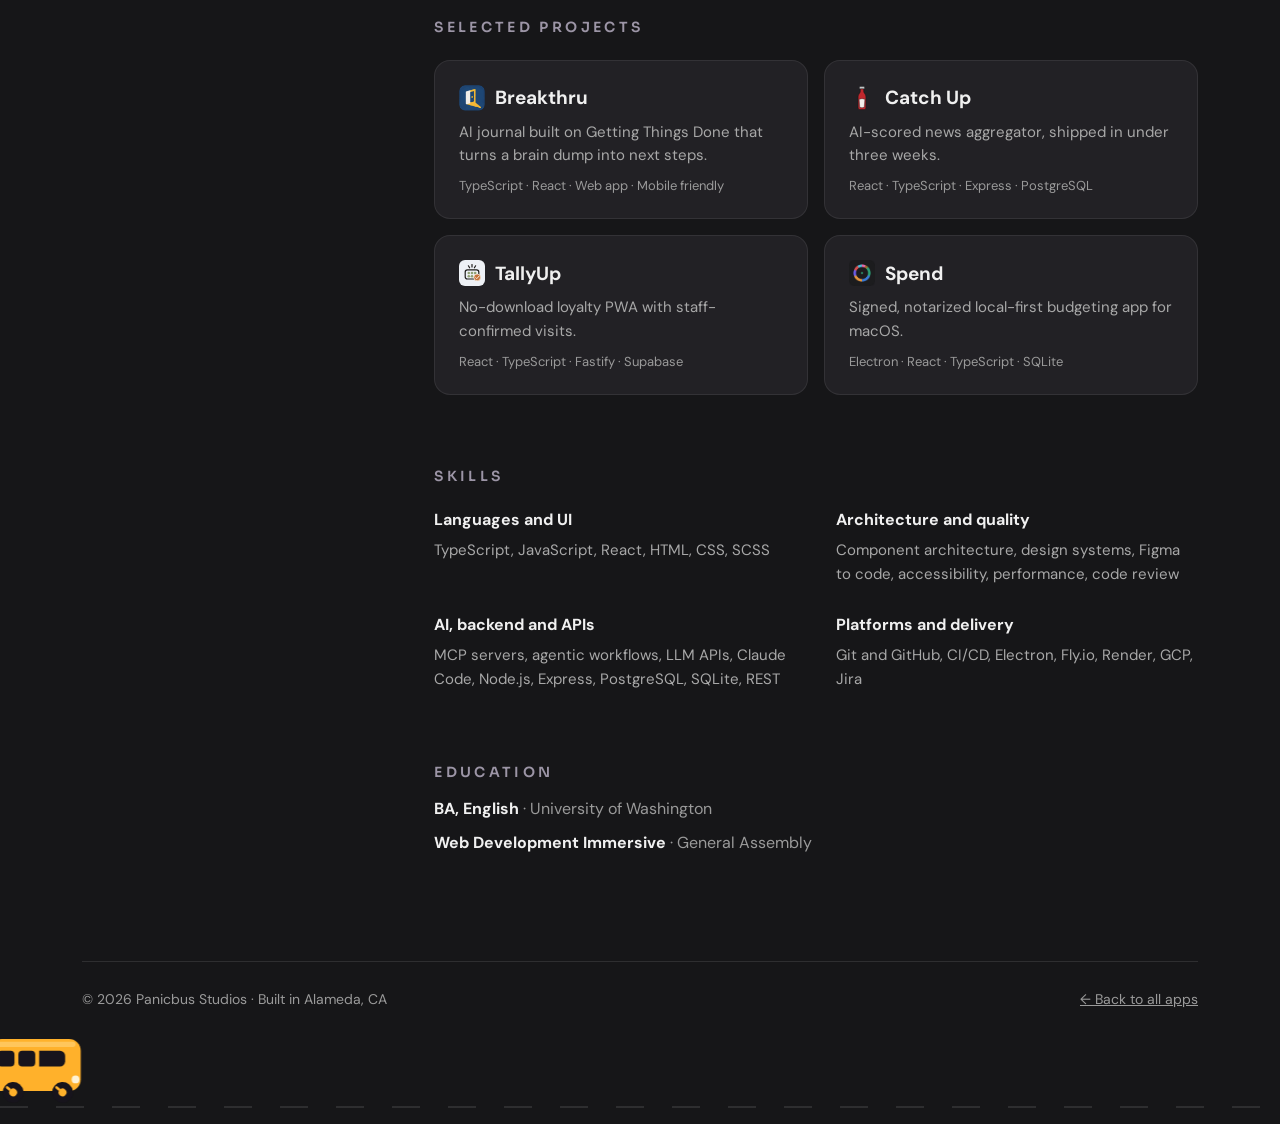
==== commit 2593d000: "About page project cards stack on phones; stacking script shared in assets/stack-cards.js Co-Authore" ====
--- a/about/index.html
+++ b/about/index.html
@@ -172,6 +172,22 @@
     .bus-lane { height: 72px; }
     .lane-bus { width: 80px; bottom: 16px; }
     .bus-lane::after { bottom: 14px; }
+    /* Project cards stack on scroll like the cards on the home page
+       (script: ../assets/stack-cards.js). */
+    .project-grid { --stack-top: 12px; --stack-step: 10px; display: flex; flex-direction: column; gap: 24px; }
+    .project {
+      --p: 0; position: sticky; top: calc(var(--head, 68px) + 12px);
+      box-shadow: 0 -12px 30px rgba(0,0,0,0.45);
+      transform-origin: 50% 0; transform: scale(calc(1 - max(var(--p), var(--s, 0)) * 0.06));
+    }
+    .project::after {
+      content: ""; position: absolute; inset: 0; border-radius: inherit;
+      background: #000; opacity: calc(var(--p) * 0.45); pointer-events: none;
+    }
+  }
+  @media (prefers-reduced-motion: reduce) {
+    .project { transform: none; }
+    .project::after { display: none; }
   }
   @media print {
     body { background: #fff; color: #111; padding-top: 0; }
@@ -335,6 +351,12 @@
   </div>
 </div>
 
+<script src="../assets/stack-cards.js"></script>
+<script>
+  // Project cards stack on phones, like the cards on the home page.
+  stackCards([['.project-grid', '.project', function () { return window.matchMedia('(max-width: 680px)').matches; }]]);
+</script>
+
 <script>
 (function () {
   // The bus drives across the lane at an easy pace, waits 7 seconds once it is
